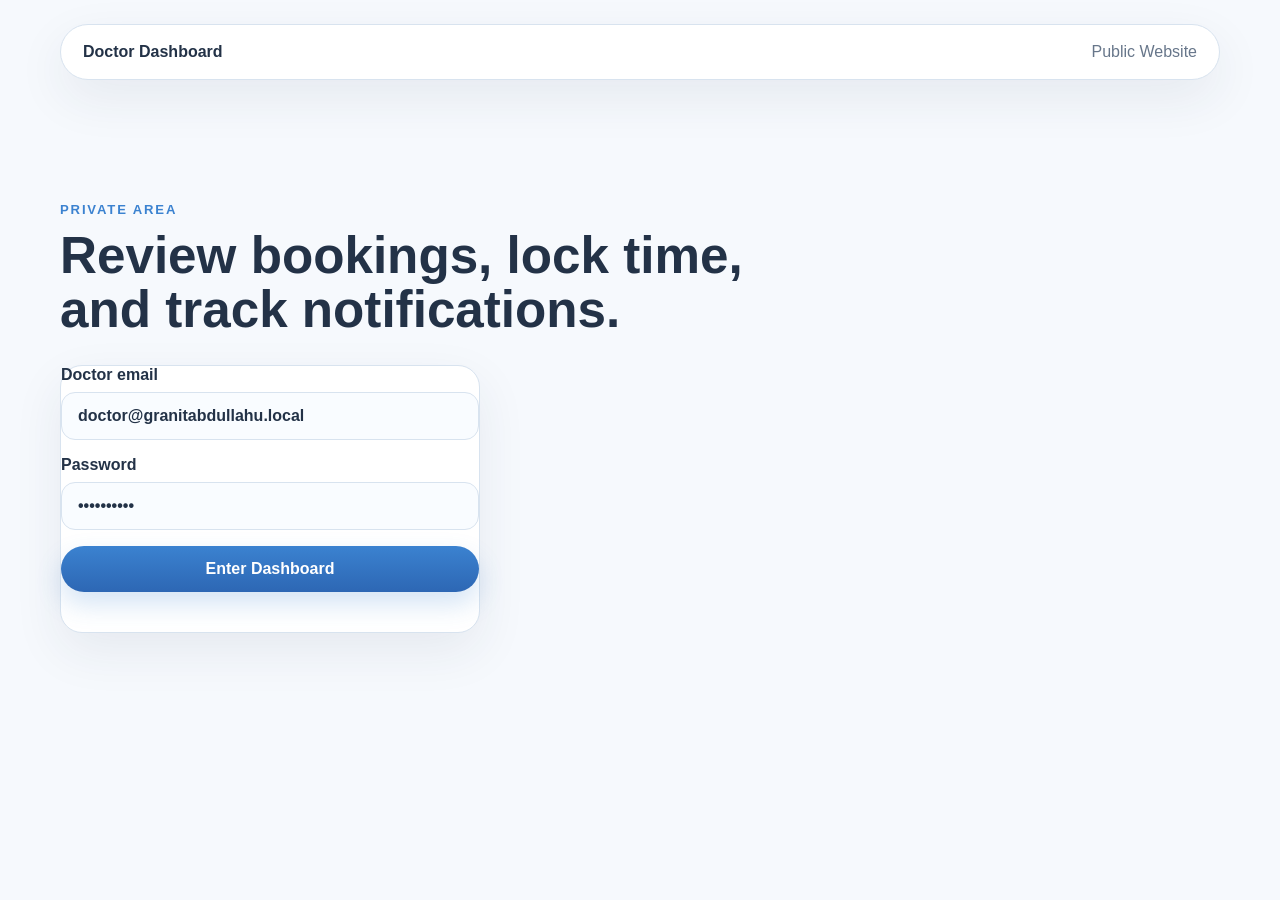
==== app/doctor.html @ 9d8f9232 "Add files via upload" ====
<!doctype html>
<html lang="en">
  <head>
    <meta charset="UTF-8" />
    <meta name="viewport" content="width=device-width, initial-scale=1.0" />
    <title>Doctor Dashboard | Dr. Granit Abdullahu</title>
    <link rel="stylesheet" href="./styles.css?v=4" />
  </head>
  <body>
    <div class="page-shell">
      <header class="topbar">
        <a class="brand" href="./doctor.html">Doctor Dashboard</a>
        <nav class="nav">
          <a href="./">Public Website</a>
        </nav>
      </header>

      <main class="doctor-page">
        <section class="section dashboard-section" id="dashboard">
          <div class="section-heading compact">
            <p class="eyebrow">Private Area</p>
            <h2>Review bookings, lock time, and track notifications.</h2>
          </div>

          <div class="dashboard-login" id="dashboardLogin">
            <form id="loginForm" class="login-card">
              <label>
                Doctor email
                <input type="email" name="email" value="doctor@granitabdullahu.local" required />
              </label>
              <label>
                Password
                <input type="password" name="password" value="Doctor123!" required />
              </label>
              <button class="button button-primary" type="submit">Enter Dashboard</button>
              <p class="form-status" id="loginStatus" aria-live="polite"></p>
            </form>
          </div>

          <div class="dashboard-shell hidden" id="dashboardShell">
            <div class="dashboard-actions">
              <p class="dashboard-welcome" id="dashboardWelcome"></p>
              <button class="button button-secondary" type="button" id="logoutButton">Log Out</button>
            </div>

            <div class="dashboard-grid">
              <section class="dashboard-card">
                <h3>New Notifications</h3>
                <div class="notification-list" id="notificationList"></div>
              </section>

              <section class="dashboard-card">
                <h3>Lock Day or Hours</h3>
                <form id="lockForm" class="stack-form">
                  <label>
                    Location
                    <select name="locationId" id="lockLocationSelect">
                      <option value="">All locations</option>
                    </select>
                  </label>
                  <label>
                    Start
                    <input type="datetime-local" name="startAt" required />
                  </label>
                  <label>
                    End
                    <input type="datetime-local" name="endAt" required />
                  </label>
                  <label>
                    Note
                    <input type="text" name="note" placeholder="Conference, surgery, travel..." />
                  </label>
                  <button class="button button-primary" type="submit">Add Lock</button>
                  <p class="form-status" id="lockStatus" aria-live="polite"></p>
                </form>
                <div class="lock-list" id="lockList"></div>
              </section>
            </div>

            <section class="dashboard-card booking-table-card">
              <h3>Appointments</h3>
              <div class="booking-list" id="bookingList"></div>
            </section>
          </div>
        </section>
      </main>
    </div>

    <script src="./app.js?v=4"></script>
  </body>
</html>
---- app/styles.css ----
:root {
  --bg: #f6f9fd;
  --bg-soft: #eef5fb;
  --surface: #ffffff;
  --surface-alt: #f9fcff;
  --text: #233247;
  --muted: #67768a;
  --line: #d8e3ef;
  --primary: #3b82d0;
  --primary-dark: #2d67b4;
  --shadow: 0 18px 50px rgba(35, 50, 71, 0.08);
  --radius: 22px;
}

* {
  box-sizing: border-box;
}

html {
  scroll-behavior: smooth;
}

body {
  margin: 0;
  color: var(--text);
  font-family: "Segoe UI", Arial, sans-serif;
  background: var(--bg);
}

a {
  color: inherit;
  text-decoration: none;
}

img {
  display: block;
  max-width: 100%;
}

button,
input,
select,
textarea {
  font: inherit;
}

.container {
  width: min(1160px, calc(100% - 32px));
  margin: 0 auto;
}

.site-header {
  background: #fff;
  border-bottom: 1px solid var(--line);
}

.topbar-simple {
  min-height: 84px;
  display: flex;
  align-items: center;
  justify-content: space-between;
  gap: 18px;
}

.brand-simple {
  display: flex;
  align-items: center;
  gap: 12px;
}

.brand-simple strong,
.hero-simple-copy h1,
.hero-simple-copy h2,
.section-heading h2,
.quick-card h3,
.service-card h3,
.location-card h3,
.booking-intro h2,
.dashboard-card h3 {
  font-family: "Arial Narrow", "Avenir Next Condensed", Arial, sans-serif;
}

.brand-simple strong {
  display: block;
  font-size: 1.1rem;
}

.brand-simple small {
  display: block;
  margin-top: 2px;
  color: var(--muted);
  font-size: 0.82rem;
  letter-spacing: 0.06em;
}

.brand-mark {
  width: 42px;
  height: 42px;
  display: inline-flex;
  align-items: center;
  justify-content: center;
  border-radius: 14px;
  background: rgba(59, 130, 208, 0.12);
  color: var(--primary);
  font-size: 1.5rem;
  font-weight: 700;
}

.nav-simple {
  display: flex;
  gap: 28px;
  color: var(--muted);
  font-size: 0.96rem;
}

.language-switch {
  display: inline-flex;
  align-items: center;
  gap: 8px;
  padding: 6px;
  border: 1px solid var(--line);
  border-radius: 999px;
  background: #fff;
}

.lang-button {
  padding: 8px 12px;
  border: 0;
  border-radius: 999px;
  background: transparent;
  color: var(--muted);
  cursor: pointer;
  font-weight: 700;
}

.lang-button.is-active {
  background: var(--primary);
  color: #fff;
}

.header-contact {
  text-align: right;
}

.header-contact span {
  display: block;
  color: var(--muted);
  font-size: 0.84rem;
}

.header-contact strong {
  font-size: 1.2rem;
}

.hero-simple {
  background:
    linear-gradient(rgba(238, 245, 251, 0.9), rgba(238, 245, 251, 0.9)),
    radial-gradient(circle at right, rgba(59, 130, 208, 0.12), transparent 28%);
}

.hero-simple-grid {
  min-height: 620px;
  display: grid;
  grid-template-columns: 1fr 480px;
  align-items: center;
  gap: 36px;
  padding: 44px 0;
}

.eyebrow {
  margin: 0 0 12px;
  color: var(--primary);
  font-size: 0.82rem;
  font-weight: 700;
  letter-spacing: 0.14em;
  text-transform: uppercase;
}

.hero-simple-copy h1 {
  margin: 0;
  font-size: clamp(3rem, 6vw, 5.2rem);
  line-height: 0.95;
}

.hero-subtitle {
  margin: 10px 0 0;
  font-size: clamp(1.4rem, 2vw, 2rem);
  letter-spacing: 0.08em;
  color: var(--primary);
}

.lede {
  max-width: 38rem;
  margin: 22px 0;
  color: var(--muted);
  font-size: 1.06rem;
  line-height: 1.75;
}

.lede-small {
  margin: 14px 0 0;
  color: var(--muted);
  line-height: 1.7;
}

.hero-actions {
  display: flex;
  gap: 14px;
  flex-wrap: wrap;
}

.button {
  display: inline-flex;
  align-items: center;
  justify-content: center;
  padding: 14px 24px;
  border: 0;
  border-radius: 999px;
  cursor: pointer;
  font-weight: 600;
}

.button-primary {
  color: #fff;
  background: linear-gradient(180deg, var(--primary), var(--primary-dark));
  box-shadow: 0 12px 26px rgba(59, 130, 208, 0.22);
}

.button-secondary {
  background: #fff;
  border: 1px solid var(--line);
}

.full-width {
  width: 100%;
}

.hero-meta {
  margin: 26px 0 0;
  padding-left: 18px;
  color: var(--muted);
  line-height: 1.8;
}

.hero-simple-photo {
  position: relative;
}

.portrait-frame {
  overflow: hidden;
  border-radius: 34px;
  background: #fff;
  box-shadow: var(--shadow);
}

.portrait-large {
  aspect-ratio: 0.92;
}

.portrait-frame img {
  width: 100%;
  height: 100%;
  object-fit: cover;
}

.contact-strip {
  margin-top: 18px;
  display: grid;
  grid-template-columns: repeat(2, minmax(0, 1fr));
  gap: 14px;
  max-width: 720px;
}

.contact-card {
  min-width: 0;
  padding: 18px 16px;
  border-radius: 18px;
  background: #fff;
  box-shadow: var(--shadow);
  text-align: center;
}

.contact-card strong {
  display: block;
  margin-bottom: 8px;
  color: var(--primary);
  font-size: 0.8rem;
  letter-spacing: 0.12em;
  text-transform: uppercase;
}

.contact-card span {
  display: block;
  color: var(--text);
  font-size: clamp(0.92rem, 1.2vw, 1.15rem);
  font-weight: 600;
  line-height: 1.35;
  white-space: nowrap;
}

.quick-info {
  margin-top: -34px;
  position: relative;
  z-index: 2;
}

.quick-info-grid {
  display: grid;
  grid-template-columns: repeat(4, minmax(0, 1fr));
  gap: 0;
  overflow: hidden;
  border-radius: 24px;
  box-shadow: var(--shadow);
}

.quick-card {
  padding: 24px 22px;
  background: linear-gradient(180deg, #56a3ea, #3b82d0);
  color: white;
  border-right: 1px solid rgba(255, 255, 255, 0.18);
}

.quick-card:last-child {
  border-right: 0;
}

.quick-card h3 {
  margin: 0 0 10px;
  font-size: 1.15rem;
}

.quick-card p {
  margin: 0;
  line-height: 1.6;
  color: rgba(255, 255, 255, 0.92);
}

.section {
  padding: 74px 0;
}

.section-light {
  background: var(--bg-soft);
}

.section-heading {
  max-width: 720px;
  margin-bottom: 28px;
}

.section-heading.center {
  margin-left: auto;
  margin-right: auto;
  text-align: center;
}

.section-heading h2,
.booking-intro h2 {
  margin: 0;
  font-size: clamp(2rem, 4vw, 3.2rem);
  line-height: 1.05;
}

.service-grid,
.location-grid {
  display: grid;
  gap: 20px;
}

.service-grid {
  grid-template-columns: repeat(3, minmax(0, 1fr));
}

.service-card,
.schedule-card,
.booking-panel,
.dashboard-card,
.login-card {
  background: var(--surface);
  border: 1px solid var(--line);
  border-radius: var(--radius);
  box-shadow: var(--shadow);
}

.service-card,
.schedule-card,
.dashboard-card {
  padding: 24px;
}

.service-duration {
  margin: 0 0 10px;
  color: var(--primary);
  font-weight: 700;
}

.service-card p,
.schedule-card p {
  color: var(--muted);
  line-height: 1.7;
}

.schedule-board {
  margin-top: 22px;
  display: grid;
  grid-template-columns: repeat(3, minmax(0, 1fr));
  gap: 18px;
}

.booking-simple-grid {
  display: grid;
  grid-template-columns: 0.9fr 1.1fr;
  gap: 28px;
  align-items: start;
}

.booking-note {
  margin-top: 24px;
  padding: 18px 20px;
  border-radius: 18px;
  background: rgba(59, 130, 208, 0.08);
  color: var(--text);
}

.booking-note p {
  margin: 8px 0;
}

.booking-panel {
  padding: 28px;
}

.booking-form,
.stack-form,
.login-card {
  display: grid;
  gap: 16px;
}

label {
  display: grid;
  gap: 8px;
  font-weight: 600;
}

input,
select,
textarea {
  width: 100%;
  padding: 14px 16px;
  border: 1px solid var(--line);
  border-radius: 14px;
  background: var(--surface-alt);
  color: var(--text);
}

textarea {
  resize: vertical;
}

.form-status {
  min-height: 24px;
  margin: 0;
  line-height: 1.5;
}

.form-status[data-tone="success"] {
  color: #11824b;
}

.form-status[data-tone="error"] {
  color: #c33535;
}

.site-footer {
  padding: 22px 0 34px;
  background: #fff;
  border-top: 1px solid var(--line);
}

.footer-simple {
  display: flex;
  justify-content: space-between;
  gap: 18px;
  color: var(--muted);
}

.footer-simple p {
  margin: 6px 0 0;
}

.page-shell {
  width: min(1160px, calc(100% - 32px));
  margin: 0 auto;
  padding: 24px 0 48px;
}

.topbar {
  display: flex;
  align-items: center;
  justify-content: space-between;
  gap: 16px;
  margin-bottom: 24px;
  padding: 18px 22px;
  background: #fff;
  border: 1px solid var(--line);
  border-radius: 999px;
  box-shadow: var(--shadow);
}

.brand {
  font-weight: 700;
}

.nav {
  display: flex;
  gap: 20px;
  color: var(--muted);
}

.doctor-page {
  padding-top: 24px;
}

.dashboard-login {
  max-width: 420px;
}

.dashboard-shell {
  display: grid;
  gap: 20px;
}

.dashboard-actions,
.dashboard-grid,
.booking-actions,
.lock-item,
.booking-item {
  display: flex;
  gap: 14px;
}

.dashboard-actions {
  align-items: center;
  justify-content: space-between;
}

.dashboard-grid {
  align-items: start;
}

.dashboard-grid > * {
  flex: 1;
}

.notification-list,
.lock-list,
.booking-list {
  display: grid;
  gap: 14px;
}

.notification-item,
.lock-item,
.booking-item {
  padding: 18px;
  border: 1px solid var(--line);
  border-radius: 18px;
  background: var(--surface-alt);
}

.lock-item,
.booking-item {
  align-items: flex-start;
  justify-content: space-between;
}

.booking-heading {
  display: flex;
  gap: 10px;
  align-items: center;
  flex-wrap: wrap;
}

.booking-heading h4,
.notification-item h4 {
  margin: 0;
}

.booking-item p,
.notification-item p,
.lock-item p,
.lock-item span,
.empty-state {
  margin: 6px 0 0;
  color: var(--muted);
}

.pill {
  display: inline-flex;
  align-items: center;
  padding: 6px 10px;
  border-radius: 999px;
  font-size: 0.83rem;
  background: rgba(59, 130, 208, 0.1);
  color: var(--primary-dark);
}

.status-pending {
  background: rgba(240, 181, 62, 0.18);
  color: #9a6a00;
}

.status-confirmed {
  background: rgba(33, 176, 108, 0.16);
  color: #17784b;
}

.status-cancelled {
  background: rgba(216, 76, 76, 0.14);
  color: #b33434;
}

.mini-button {
  padding: 10px 14px;
  border: 0;
  border-radius: 999px;
  cursor: pointer;
  color: #fff;
  background: var(--primary);
}

.mini-button.ghost {
  color: var(--text);
  background: #fff;
  border: 1px solid var(--line);
}

.hidden {
  display: none !important;
}

@media (max-width: 1024px) {
  .hero-simple-grid,
  .booking-simple-grid,
  .service-grid,
  .schedule-board,
  .quick-info-grid {
    grid-template-columns: 1fr 1fr;
  }

  .hero-simple-grid {
    min-height: auto;
  }
}

@media (max-width: 760px) {
  .topbar-simple,
  .footer-simple,
  .dashboard-actions,
  .dashboard-grid,
  .booking-actions,
  .lock-item,
  .booking-item,
  .hero-simple-grid,
  .booking-simple-grid,
  .service-grid,
  .schedule-board,
  .quick-info-grid,
  .contact-strip {
    grid-template-columns: 1fr;
    flex-direction: column;
  }

  .nav-simple,
  .nav {
    display: none;
  }

  .header-contact {
    text-align: left;
  }

  .quick-info {
    margin-top: 0;
    padding-top: 24px;
  }

  .section {
    padding: 54px 0;
  }
}

@media (prefers-reduced-motion: reduce) {
  html {
    scroll-behavior: auto;
  }
}
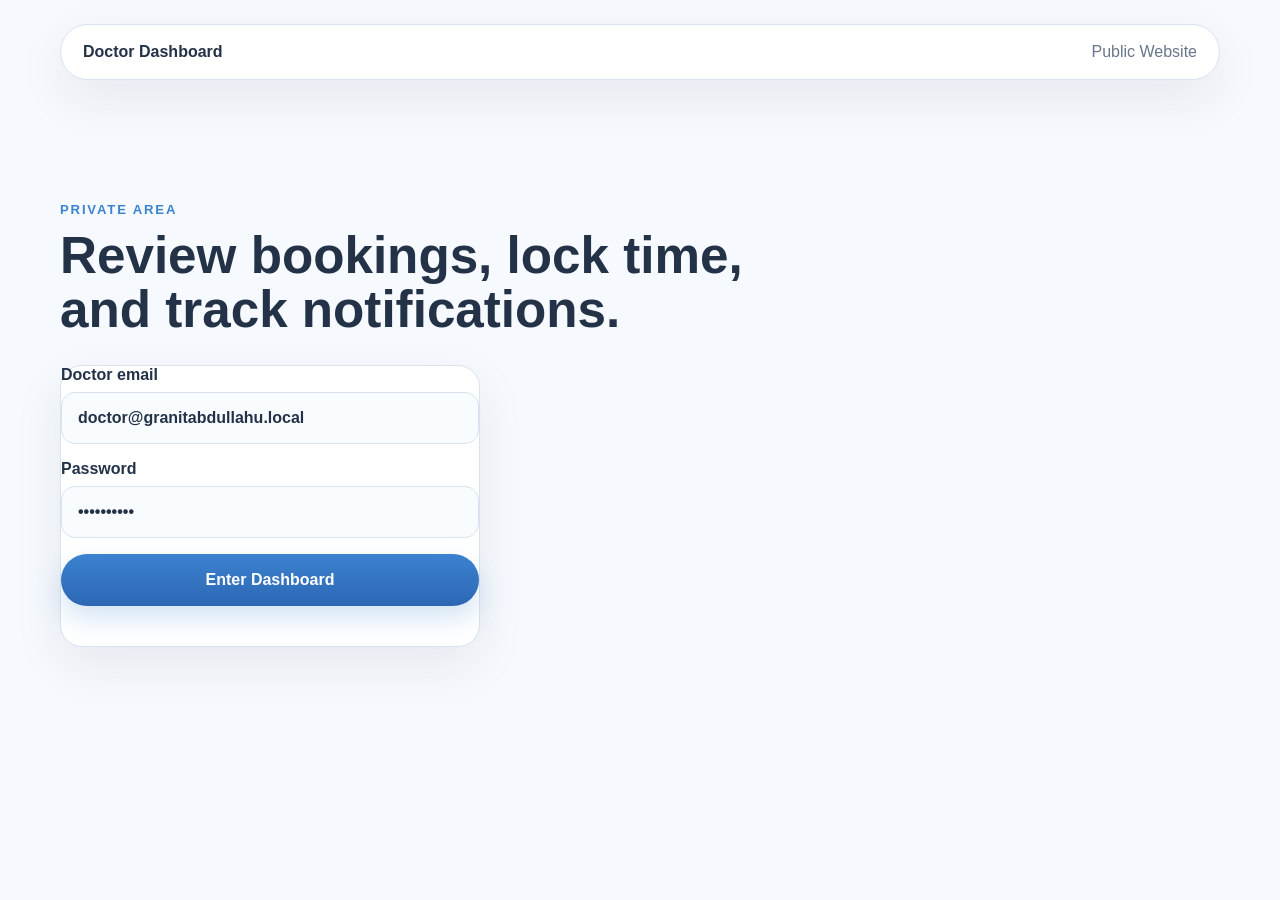
==== commit 15fddfa6: "Add files via upload" ====
--- a/app/doctor.html
+++ b/app/doctor.html
@@ -4,7 +4,7 @@
     <meta charset="UTF-8" />
     <meta name="viewport" content="width=device-width, initial-scale=1.0" />
     <title>Doctor Dashboard | Dr. Granit Abdullahu</title>
-    <link rel="stylesheet" href="./styles.css?v=4" />
+    <link rel="stylesheet" href="./styles.css?v=9" />
   </head>
   <body>
     <div class="page-shell">
@@ -86,6 +86,6 @@
       </main>
     </div>
 
-    <script src="./app.js?v=4"></script>
+    <script src="./app.js?v=9"></script>
   </body>
 </html>
--- a/app/styles.css
+++ b/app/styles.css
@@ -25,6 +25,7 @@
   color: var(--text);
   font-family: "Segoe UI", Arial, sans-serif;
   background: var(--bg);
+  -webkit-text-size-adjust: 100%;
 }
 
 a {
@@ -59,7 +60,9 @@
   display: flex;
   align-items: center;
   justify-content: space-between;
+  flex-wrap: wrap;
   gap: 18px;
+  padding: 16px 0;
 }
 
 .brand-simple {
@@ -447,11 +450,19 @@
 select,
 textarea {
   width: 100%;
-  padding: 14px 16px;
+  padding: 15px 16px;
   border: 1px solid var(--line);
   border-radius: 14px;
   background: var(--surface-alt);
   color: var(--text);
+  font-size: 16px;
+}
+
+select,
+button,
+input,
+textarea {
+  min-height: 52px;
 }
 
 textarea {
@@ -652,9 +663,17 @@
   .hero-simple-grid {
     min-height: auto;
   }
+
+  .hero-simple-grid {
+    gap: 24px;
+  }
 }
 
 @media (max-width: 760px) {
+  .container {
+    width: min(100% - 24px, 1160px);
+  }
+
   .topbar-simple,
   .footer-simple,
   .dashboard-actions,
@@ -681,13 +700,99 @@
     text-align: left;
   }
 
+  .topbar-simple {
+    align-items: flex-start;
+    gap: 12px;
+  }
+
+  .brand-simple {
+    width: 100%;
+  }
+
+  .language-switch {
+    order: 3;
+  }
+
+  .header-contact {
+    order: 4;
+    width: 100%;
+  }
+
+  .header-contact strong {
+    font-size: 1.05rem;
+  }
+
+  .hero-simple {
+    padding-top: 6px;
+  }
+
+  .hero-simple-copy {
+    order: 2;
+  }
+
+  .hero-simple-photo {
+    order: 1;
+  }
+
+  .portrait-large {
+    aspect-ratio: 1;
+  }
+
+  .hero-simple-copy h1 {
+    font-size: clamp(2.3rem, 12vw, 3.4rem);
+  }
+
+  .hero-subtitle {
+    font-size: 1.15rem;
+  }
+
+  .lede,
+  .lede-small,
+  .hero-meta {
+    font-size: 0.98rem;
+  }
+
+  .button {
+    width: 100%;
+  }
+
   .quick-info {
     margin-top: 0;
     padding-top: 24px;
   }
 
+  .quick-card {
+    padding: 18px;
+  }
+
   .section {
-    padding: 54px 0;
+    padding: 44px 0;
+  }
+
+  .booking-panel,
+  .contact-card,
+  .service-card,
+  .dashboard-card,
+  .login-card {
+    border-radius: 18px;
+  }
+
+  .booking-panel {
+    padding: 20px;
+  }
+
+  .booking-simple-grid {
+    gap: 20px;
+  }
+
+  .booking-form,
+  .stack-form,
+  .login-card {
+    gap: 14px;
+  }
+
+  .contact-card span {
+    white-space: normal;
   }
 }
 
